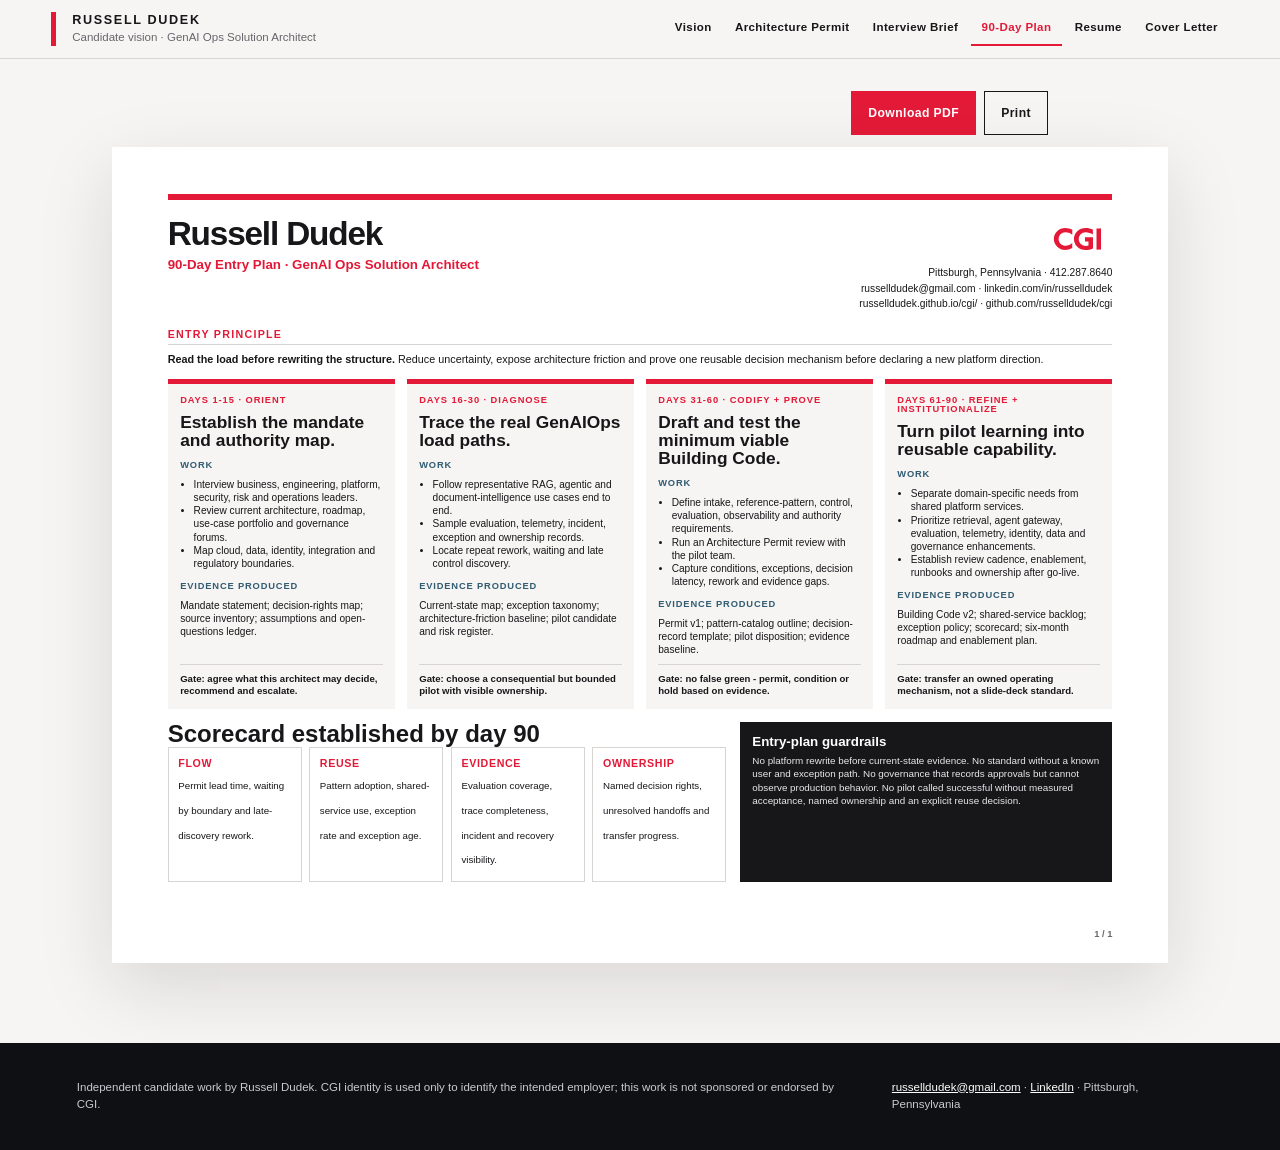
==== 90-day-plan.html @ 38f82564 "Add CGI 90-day entry plan" ====
<!DOCTYPE html>

<html lang="en"><head><meta charset="utf-8"/><meta content="width=device-width,initial-scale=1" name="viewport"/><meta content="Independent candidate vision by Russell Dudek for CGI." name="description"/><title>CGI 90-Day Entry Plan | Russell Dudek</title><link href="brand-tokens.css" rel="stylesheet"/><link href="styles.css" rel="stylesheet"/></head><body class="plan-doc"><a class="skip" href="#main">Skip to content</a><header class="site-header"><a aria-label="Russell Dudek candidate vision home" class="brand-lockup candidate-lockup" href="index.html"><span><b>Russell Dudek</b><small>Candidate vision · GenAI Ops Solution Architect</small></span></a><button aria-controls="campaign-nav" aria-expanded="false" class="menu-toggle" type="button">Menu</button><nav aria-label="Campaign navigation" class="nav" id="campaign-nav"><a href="index.html">Vision</a><a href="architecture-permit.html">Architecture Permit</a><a href="interview-brief.html">Interview Brief</a><a aria-current="page" href="90-day-plan.html">90-Day Plan</a><a href="resume.html">Resume</a><a href="cover-letter.html">Cover Letter</a></nav></header><main id="main"><div class="document-page"><div class="doc-toolbar no-print"><a class="button primary" href="docs/Russell-Dudek-CGI-90-Day-Plan.pdf">Download PDF</a><button class="button" onclick="window.print()">Print</button></div>
<section class="sheet landscape">
<header class="doc-head"><div><div class="doc-name">Russell Dudek</div><div class="doc-role">90-Day Entry Plan · GenAI Ops Solution Architect</div></div><div class="doc-contact"><img alt="CGI" class="doc-logo" src="assets/brand/cgi-logo.svg"/><br/>Pittsburgh, Pennsylvania · <a href="tel:+14122878640">412.287.8640</a><br/><a href="mailto:russelldudek@gmail.com">russelldudek@gmail.com</a> · <a href="https://www.linkedin.com/in/russelldudek">linkedin.com/in/russelldudek</a><br/><a href="https://russelldudek.github.io/cgi/">russelldudek.github.io/cgi/</a> · <a href="https://github.com/russelldudek/cgi">github.com/russelldudek/cgi</a></div></header>
<section class="doc-section"><h2>Entry principle</h2><p><strong>Read the load before rewriting the structure.</strong> Reduce uncertainty, expose architecture friction and prove one reusable decision mechanism before declaring a new platform direction.</p></section>
<div class="entry-grid">
<article class="entry-card"><span class="window">Days 1-15 · Orient</span><h3>Establish the mandate and authority map.</h3><h4>Work</h4><ul><li>Interview business, engineering, platform, security, risk and operations leaders.</li><li>Review current architecture, roadmap, use-case portfolio and governance forums.</li><li>Map cloud, data, identity, integration and regulatory boundaries.</li></ul><h4>Evidence produced</h4><p>Mandate statement; decision-rights map; source inventory; assumptions and open-questions ledger.</p><div class="gate">Gate: agree what this architect may decide, recommend and escalate.</div></article>
<article class="entry-card"><span class="window">Days 16-30 · Diagnose</span><h3>Trace the real GenAIOps load paths.</h3><h4>Work</h4><ul><li>Follow representative RAG, agentic and document-intelligence use cases end to end.</li><li>Sample evaluation, telemetry, incident, exception and ownership records.</li><li>Locate repeat rework, waiting and late control discovery.</li></ul><h4>Evidence produced</h4><p>Current-state map; exception taxonomy; architecture-friction baseline; pilot candidate and risk register.</p><div class="gate">Gate: choose a consequential but bounded pilot with visible ownership.</div></article>
<article class="entry-card"><span class="window">Days 31-60 · Codify + prove</span><h3>Draft and test the minimum viable Building Code.</h3><h4>Work</h4><ul><li>Define intake, reference-pattern, control, evaluation, observability and authority requirements.</li><li>Run an Architecture Permit review with the pilot team.</li><li>Capture conditions, exceptions, decision latency, rework and evidence gaps.</li></ul><h4>Evidence produced</h4><p>Permit v1; pattern-catalog outline; decision-record template; pilot disposition; evidence baseline.</p><div class="gate">Gate: no false green - permit, condition or hold based on evidence.</div></article>
<article class="entry-card"><span class="window">Days 61-90 · Refine + institutionalize</span><h3>Turn pilot learning into reusable capability.</h3><h4>Work</h4><ul><li>Separate domain-specific needs from shared platform services.</li><li>Prioritize retrieval, agent gateway, evaluation, telemetry, identity, data and governance enhancements.</li><li>Establish review cadence, enablement, runbooks and ownership after go-live.</li></ul><h4>Evidence produced</h4><p>Building Code v2; shared-service backlog; exception policy; scorecard; six-month roadmap and enablement plan.</p><div class="gate">Gate: transfer an owned operating mechanism, not a slide-deck standard.</div></article>
</div>
<div class="entry-bottom"><section><h2 class="mini-title">Scorecard established by day 90</h2><div class="score-strip"><div class="score-item"><b>Flow</b><span>Permit lead time, waiting by boundary and late-discovery rework.</span></div><div class="score-item"><b>Reuse</b><span>Pattern adoption, shared-service use, exception rate and exception age.</span></div><div class="score-item"><b>Evidence</b><span>Evaluation coverage, trace completeness, incident and recovery visibility.</span></div><div class="score-item"><b>Ownership</b><span>Named decision rights, unresolved handoffs and transfer progress.</span></div></div></section><aside class="guardrail-panel"><h3>Entry-plan guardrails</h3><p>No platform rewrite before current-state evidence. No standard without a known user and exception path. No governance that records approvals but cannot observe production behavior. No pilot called successful without measured acceptance, named ownership and an explicit reuse decision.</p></aside></div>
<span class="page-num">1 / 1</span></section></div></main><footer class="site-footer"><p>Independent candidate work by Russell Dudek. CGI identity is used only to identify the intended employer; this work is not sponsored or endorsed by CGI.</p><p><a href="mailto:russelldudek@gmail.com">russelldudek@gmail.com</a> · <a href="https://www.linkedin.com/in/russelldudek">LinkedIn</a> · Pittsburgh, Pennsylvania</p></footer><script src="app.js"></script></body></html>
---- brand-tokens.css ----
/* CGI official/source-sampled identity + candidate-original role system */
:root{
 --cgi-red:#e31937; /* official: CGI logo guidelines, RGB 227 25 55 */
 --cgi-ink:#17171a; /* source-sampled from current CGI web typography */
 --cgi-paper:#f7f5f3; /* source-sampled neutral page field */
 --cgi-white:#ffffff;
 --cgi-gray:#66666c;
 --cgi-rule:#d8d4d2;
 --structure-blue:#315c72; /* candidate-original: architectural annotation */
 --structure-amber:#c6872d; /* candidate-original: conditional decision */
 --structure-green:#35745b; /* candidate-original: permit state */
 --structure-red:#a72235; /* candidate-original: structural failure state */
 --shadow:0 24px 70px rgba(26,22,23,.13);
 --heading:"Trebuchet MS","Avenir Next",Arial,sans-serif;
 --body:"Segoe UI","Source Sans Pro",Arial,sans-serif;
}
---- styles.css ----
@import url("styles/part-01.css");
@import url("styles/part-02.css");
@import url("styles/part-03.css");
@import url("styles/part-04.css");
@import url("styles/part-05.css");
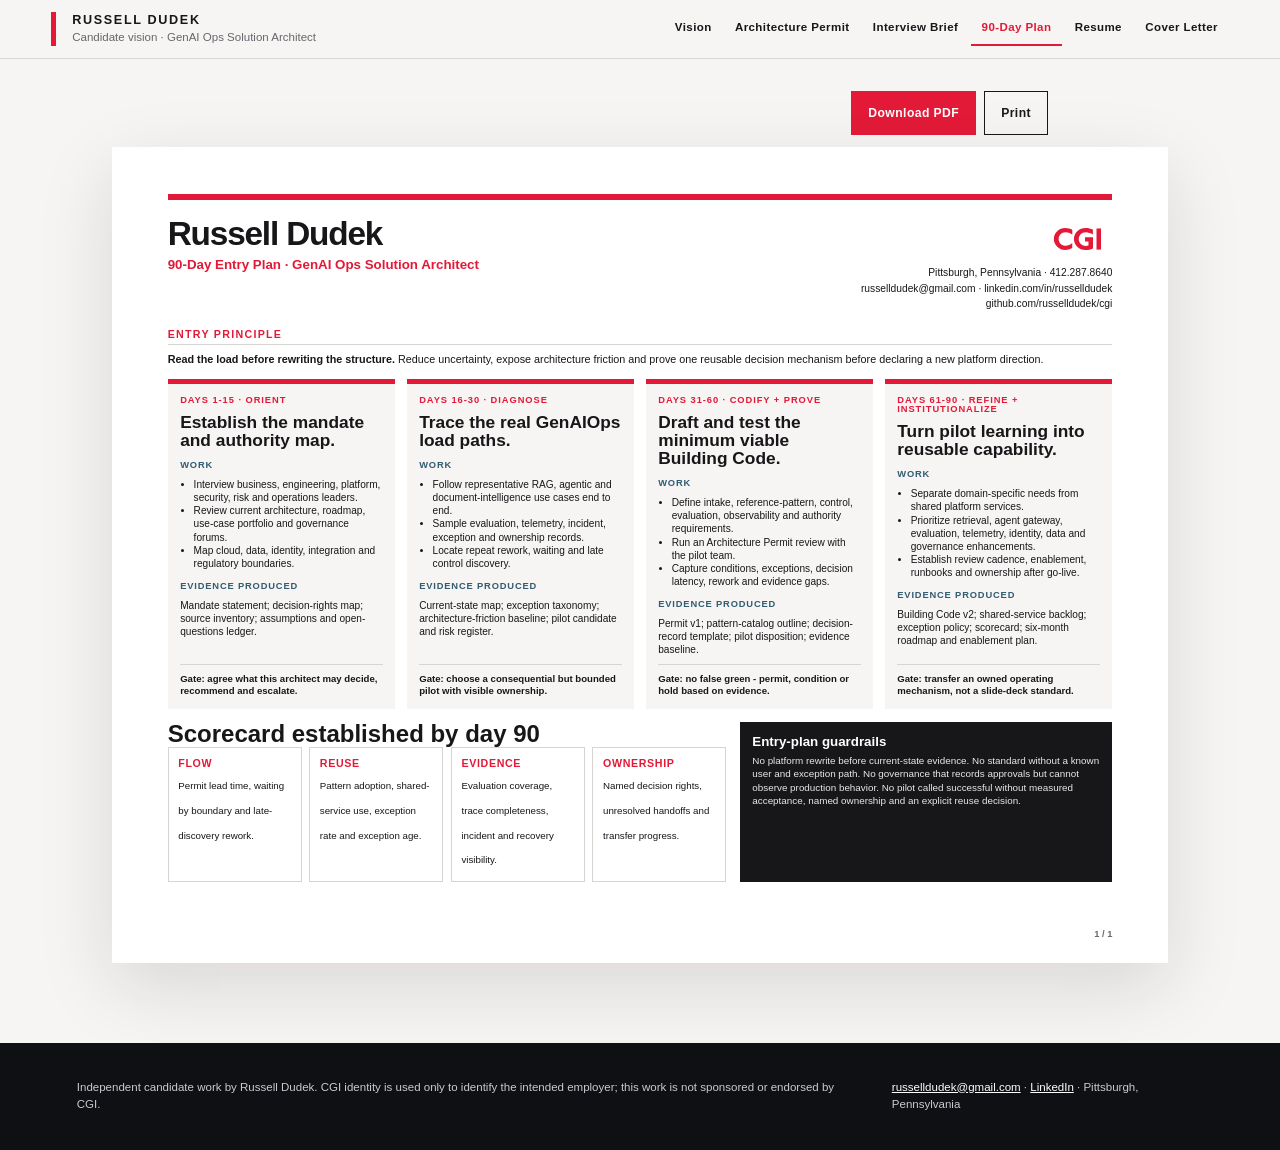
==== commit 7a513dfa: "Remove disallowed candidate-site address" ====
--- a/90-day-plan.html
+++ b/90-day-plan.html
@@ -2,7 +2,7 @@
 
 <html lang="en"><head><meta charset="utf-8"/><meta content="width=device-width,initial-scale=1" name="viewport"/><meta content="Independent candidate vision by Russell Dudek for CGI." name="description"/><title>CGI 90-Day Entry Plan | Russell Dudek</title><link href="brand-tokens.css" rel="stylesheet"/><link href="styles.css" rel="stylesheet"/></head><body class="plan-doc"><a class="skip" href="#main">Skip to content</a><header class="site-header"><a aria-label="Russell Dudek candidate vision home" class="brand-lockup candidate-lockup" href="index.html"><span><b>Russell Dudek</b><small>Candidate vision · GenAI Ops Solution Architect</small></span></a><button aria-controls="campaign-nav" aria-expanded="false" class="menu-toggle" type="button">Menu</button><nav aria-label="Campaign navigation" class="nav" id="campaign-nav"><a href="index.html">Vision</a><a href="architecture-permit.html">Architecture Permit</a><a href="interview-brief.html">Interview Brief</a><a aria-current="page" href="90-day-plan.html">90-Day Plan</a><a href="resume.html">Resume</a><a href="cover-letter.html">Cover Letter</a></nav></header><main id="main"><div class="document-page"><div class="doc-toolbar no-print"><a class="button primary" href="docs/Russell-Dudek-CGI-90-Day-Plan.pdf">Download PDF</a><button class="button" onclick="window.print()">Print</button></div>
 <section class="sheet landscape">
-<header class="doc-head"><div><div class="doc-name">Russell Dudek</div><div class="doc-role">90-Day Entry Plan · GenAI Ops Solution Architect</div></div><div class="doc-contact"><img alt="CGI" class="doc-logo" src="assets/brand/cgi-logo.svg"/><br/>Pittsburgh, Pennsylvania · <a href="tel:+14122878640">412.287.8640</a><br/><a href="mailto:russelldudek@gmail.com">russelldudek@gmail.com</a> · <a href="https://www.linkedin.com/in/russelldudek">linkedin.com/in/russelldudek</a><br/><a href="https://russelldudek.github.io/cgi/">russelldudek.github.io/cgi/</a> · <a href="https://github.com/russelldudek/cgi">github.com/russelldudek/cgi</a></div></header>
+<header class="doc-head"><div><div class="doc-name">Russell Dudek</div><div class="doc-role">90-Day Entry Plan · GenAI Ops Solution Architect</div></div><div class="doc-contact"><img alt="CGI" class="doc-logo" src="assets/brand/cgi-logo.svg"/><br/>Pittsburgh, Pennsylvania · <a href="tel:+14122878640">412.287.8640</a><br/><a href="mailto:russelldudek@gmail.com">russelldudek@gmail.com</a> · <a href="https://www.linkedin.com/in/russelldudek">linkedin.com/in/russelldudek</a><br/><a href="https://github.com/russelldudek/cgi">github.com/russelldudek/cgi</a></div></header>
 <section class="doc-section"><h2>Entry principle</h2><p><strong>Read the load before rewriting the structure.</strong> Reduce uncertainty, expose architecture friction and prove one reusable decision mechanism before declaring a new platform direction.</p></section>
 <div class="entry-grid">
 <article class="entry-card"><span class="window">Days 1-15 · Orient</span><h3>Establish the mandate and authority map.</h3><h4>Work</h4><ul><li>Interview business, engineering, platform, security, risk and operations leaders.</li><li>Review current architecture, roadmap, use-case portfolio and governance forums.</li><li>Map cloud, data, identity, integration and regulatory boundaries.</li></ul><h4>Evidence produced</h4><p>Mandate statement; decision-rights map; source inventory; assumptions and open-questions ledger.</p><div class="gate">Gate: agree what this architect may decide, recommend and escalate.</div></article>
